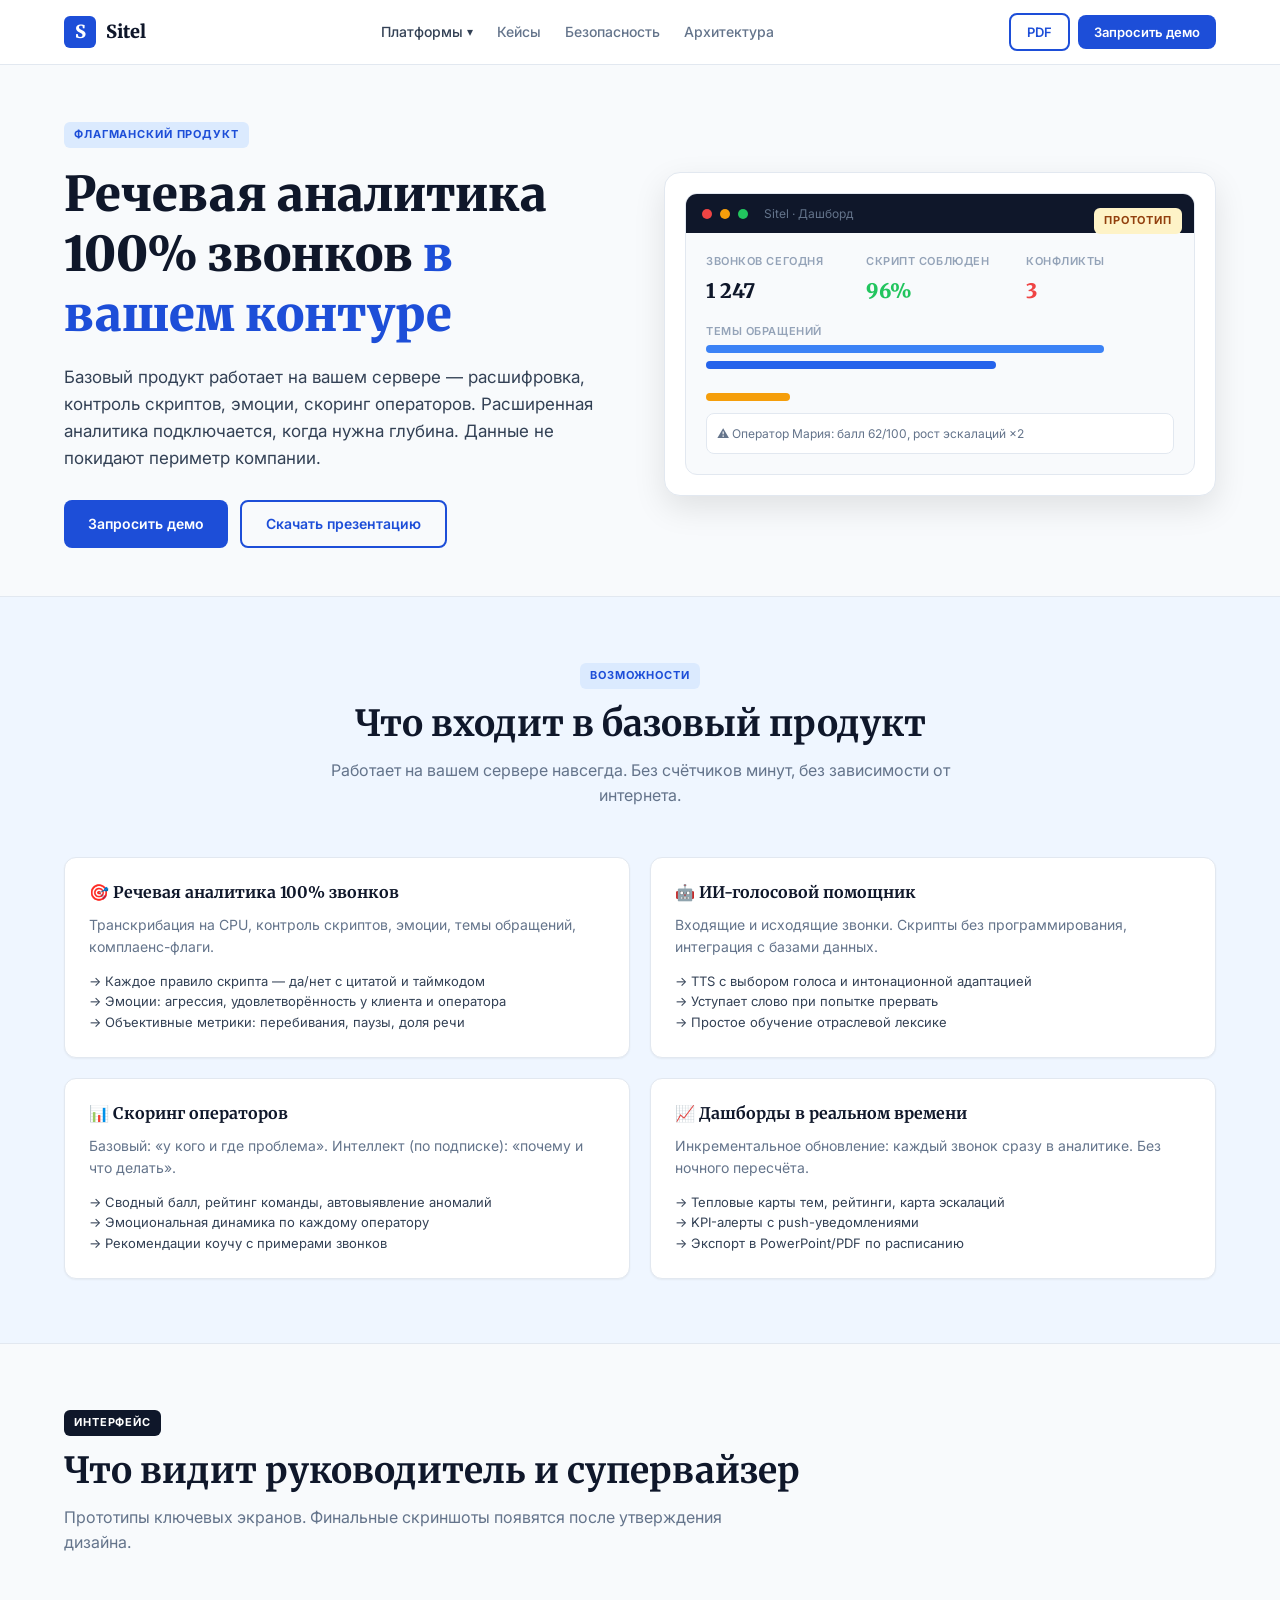
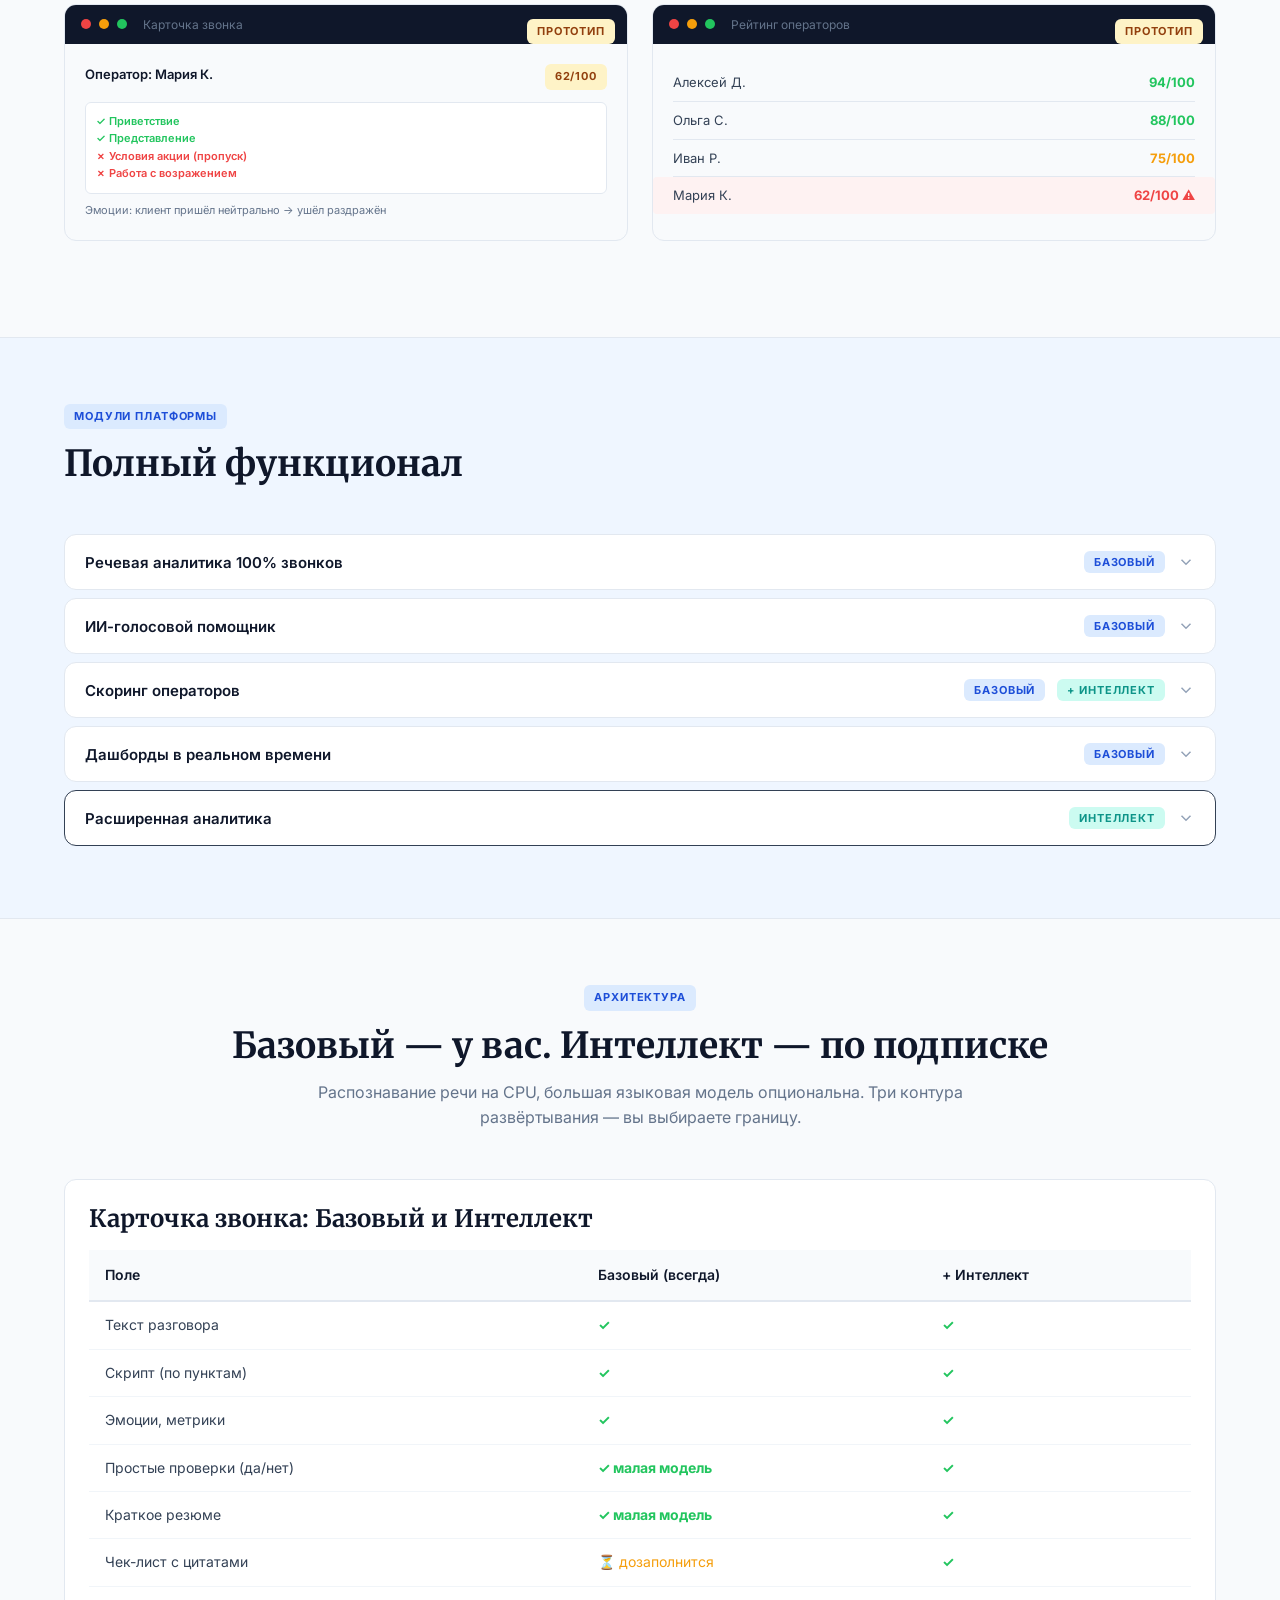
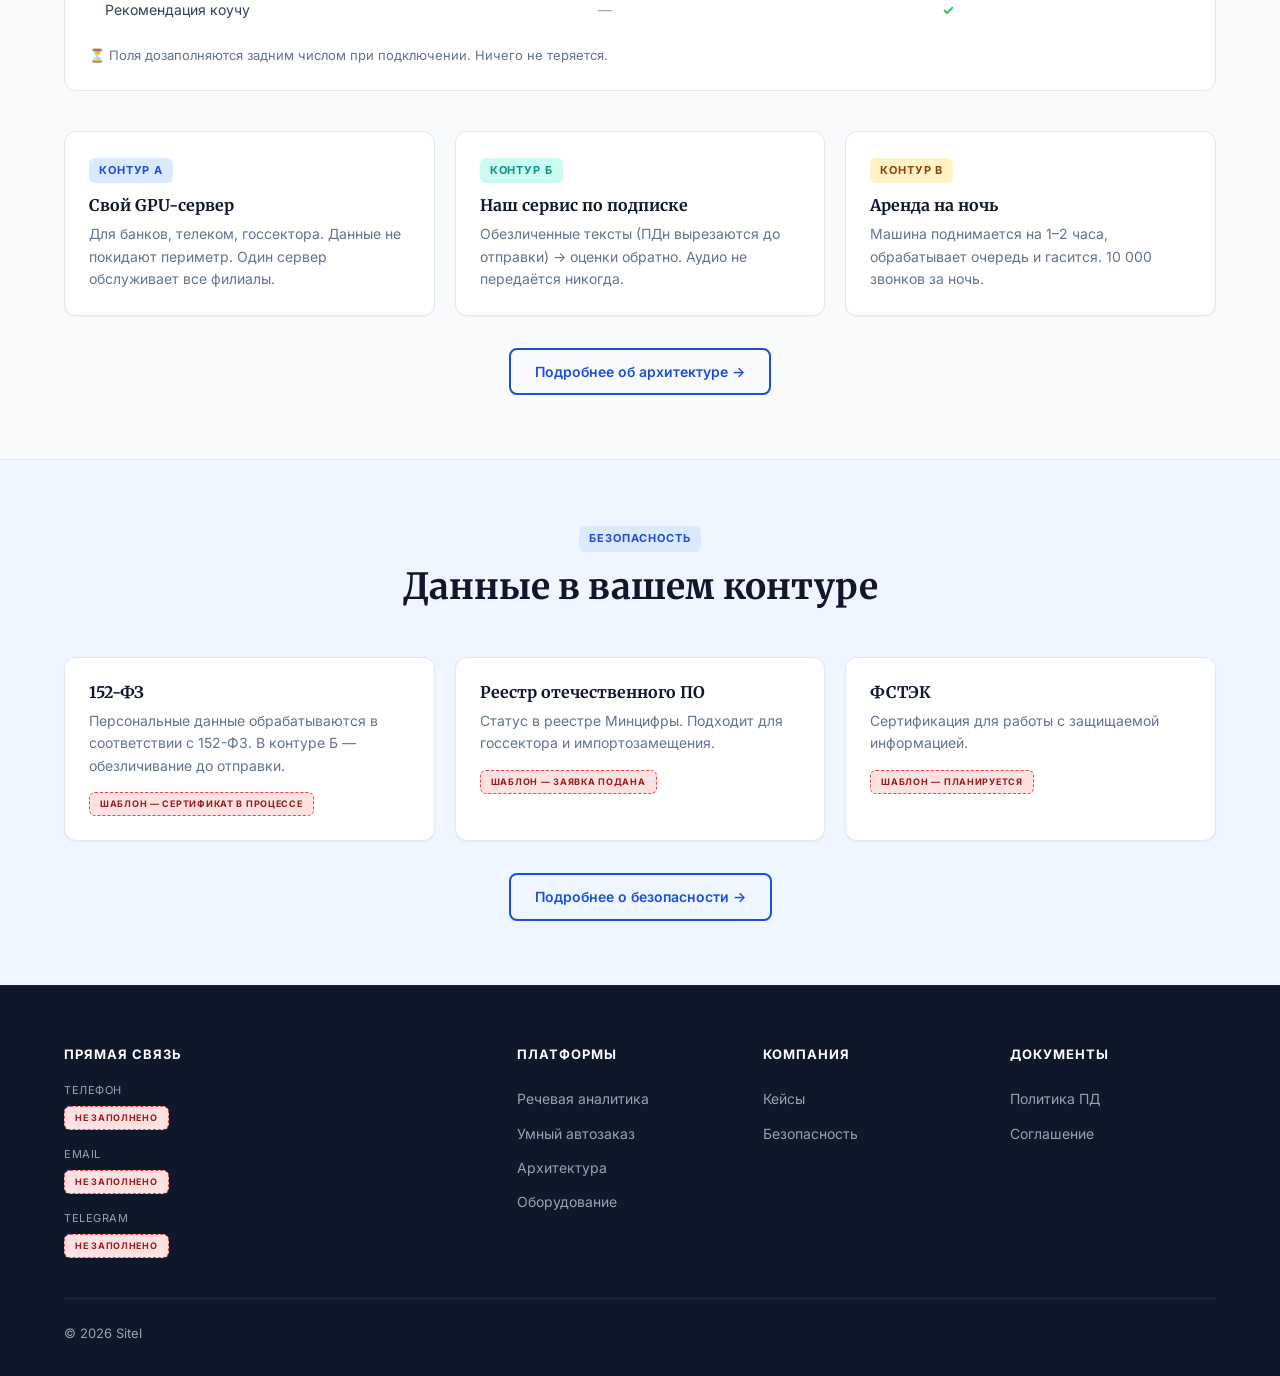
==== index.html @ e12b3272 "full commit" ====
<!DOCTYPE html>
<html lang="ru">
<head>
  <meta charset="UTF-8">
  <meta name="viewport" content="width=device-width, initial-scale=1.0">
  <title>Sitel — Речевая аналитика 100% звонков в вашем контуре</title>
  <meta name="description" content="Речевая аналитика on-premise: расшифровка 100% звонков, контроль скриптов, оценка операторов. Базовый продукт — у вас навсегда. Пилот за 2–4 недели.">
  
  <meta property="og:title" content="Sitel — Речевая аналитика в вашем контуре">
  <meta property="og:description" content="100% звонков под контролем. Данные не покидают ваш контур.">
  <meta property="og:type" content="website">
  <meta property="og:image" content="https://sitel.ru/og-preview.png">
  
  <!-- Шрифты через Google Fonts CDN (как раньше) -->
  <link rel="preconnect" href="https://fonts.googleapis.com">
  <link rel="preconnect" href="https://fonts.gstatic.com" crossorigin>
  <link href="https://fonts.googleapis.com/css2?family=Inter:wght@400;500;600;700;800&family=Merriweather:wght@700;900&display=swap" rel="stylesheet">
  <link rel="stylesheet" href="/css/styles.css">
  <!-- Favicon inline SVG -->
  <link rel="icon" type="image/svg+xml" href="data:image/svg+xml,<svg xmlns='http://www.w3.org/2000/svg' viewBox='0 0 100 100'><rect width='100' height='100' rx='20' fill='%231D4ED8'/><text x='50' y='68' text-anchor='middle' fill='white' font-size='58' font-family='Georgia' font-weight='900'>S</text></svg>">

</head>

<body>

<!-- HEADER -->
<header class="site-header" id="site-header">
  <div class="container header-inner">
    <a href="index.html" class="logo">
      <div class="logo-icon">S</div>
      <span class="logo-text">Sitel</span>
    </a>
    
    <nav class="nav-links">
      <div class="dropdown" id="products-dropdown">
        <button class="dropdown-toggle" onclick="toggleDropdown('products-dropdown')" aria-expanded="false">Платформы</button>
        <div class="dropdown-menu">
          <a href="index.html">Речевая аналитика (флагман)</a>
          <a href="platforms/auto-order.html">Умный автозаказ</a>
          <a href="platforms/docs.html">Документооборот</a>
        </div>
      </div>
      <a href="cases.html">Кейсы</a>
      <a href="security.html">Безопасность</a>
      <a href="architecture.html">Архитектура</a>
    </nav>
    
    <div class="header-actions">
      <a href="downloads/sitel-presentation.pdf" download class="btn btn-outline btn-sm">PDF</a>
      <a href="contact.html" class="btn btn-primary btn-sm">Запросить демо</a>
    </div>
    
    <button class="mobile-toggle" onclick="document.getElementById('mobile-menu').classList.toggle('open')" aria-label="Меню">
      <svg width="24" height="24" viewBox="0 0 24 24" fill="none" stroke="currentColor" stroke-width="2"><line x1="3" y1="6" x2="21" y2="6"/><line x1="3" y1="12" x2="21" y2="12"/><line x1="3" y1="18" x2="21" y2="18"/></svg>
    </button>
  </div>
  
  <div class="mobile-menu" id="mobile-menu">
    <strong style="display:block;padding:12px 0;font-size:13px;color:var(--text-light);text-transform:uppercase;">Платформы</strong>
    <div class="mobile-submenu">
      <a href="index.html" onclick="closeMobile()">Речевая аналитика</a>
      <a href="platforms/auto-order.html" onclick="closeMobile()">Умный автозаказ</a>
      <a href="platforms/docs.html" onclick="closeMobile()">Документооборот</a>
    </div>
    <a href="cases.html" onclick="closeMobile()">Кейсы</a>
    <a href="security.html" onclick="closeMobile()">Безопасность</a>
    <a href="architecture.html" onclick="closeMobile()">Архитектура</a>
    <a href="contact.html" onclick="closeMobile()" style="color:var(--blue-700);font-weight:600;">Запросить демо →</a>
  </div>
</header>

<!-- HERO -->
<section class="hero">
  <div class="container">
    <div class="hero-grid">
      <div>
        <span class="badge badge-blue" style="margin-bottom:16px;">ФЛАГМАНСКИЙ ПРОДУКТ</span>
        <h1>Речевая аналитика 100% звонков <span>в вашем контуре</span></h1>
        <p>Базовый продукт работает на вашем сервере — расшифровка, контроль скриптов, эмоции, скоринг операторов. Расширенная аналитика подключается, когда нужна глубина. Данные не покидают периметр компании.</p>
        <div class="hero-buttons">
          <a href="contact.html" class="btn btn-primary">Запросить демо</a>
          <a href="downloads/sitel-presentation.pdf" download class="btn btn-outline">Скачать презентацию</a>
        </div>
      </div>
      <div class="hero-visual">
        <div class="proto-dashboard">
          <div class="proto-tag"><span class="badge badge-amber">ПРОТОТИП</span></div>
          <div class="proto-header">
            <div class="proto-dot" style="background:#EF4444;"></div>
            <div class="proto-dot" style="background:#F59E0B;"></div>
            <div class="proto-dot" style="background:#22C55E;"></div>
            <span style="color:#64748B;font-size:12px;margin-left:8px;">Sitel · Дашборд</span>
          </div>
          <div class="proto-body">
            <div style="display:grid;grid-template-columns:1fr 1fr 1fr;gap:12px;margin-bottom:16px;">
              <div><div class="proto-label">Звонков сегодня</div><div class="proto-value" style="font-size:1.25rem;">1 247</div></div>
              <div><div class="proto-label">Скрипт соблюден</div><div class="proto-value" style="font-size:1.25rem;color:var(--green-500);">96%</div></div>
              <div><div class="proto-label">Конфликты</div><div class="proto-value" style="font-size:1.25rem;color:var(--red-500);">3</div></div>
            </div>
            <div class="proto-label">Темы обращений</div>
            <div class="proto-bar" style="width:85%;background:var(--blue-500);"></div>
            <div class="proto-bar" style="width:62%;background:var(--blue-600);"></div>
            <div class="proto-bar" style="width:40%;background:var(--teal-500);"></div>
            <div class="proto-bar" style="width:18%;background:var(--amber-500);"></div>
            <div style="margin-top:12px;padding:10px;background:white;border-radius:8px;border:1px solid var(--border);">
              <div style="font-size:12px;color:var(--text-muted);">⚠ Оператор Мария: балл 62/100, рост эскалаций ×2</div>
            </div>
          </div>
        </div>
      </div>
    </div>
  </div>
</section>

<!-- KEY FEATURES -->
<section class="section-blue">
  <div class="container">
    <div style="text-align:center;margin-bottom:48px;">
      <span class="badge badge-blue" style="margin-bottom:12px;">ВОЗМОЖНОСТИ</span>
      <h2>Что входит в базовый продукт</h2>
      <p style="max-width:640px;margin:12px auto 0;color:var(--text-muted);">Работает на вашем сервере навсегда. Без счётчиков минут, без зависимости от интернета.</p>
    </div>
    <div class="features-grid">
      <div class="card">
        <h4 style="margin-bottom:12px;">🎯 Речевая аналитика 100% звонков</h4>
        <p style="font-size:14px;color:var(--text-muted);margin-bottom:12px;">Транскрибация на CPU, контроль скриптов, эмоции, темы обращений, комплаенс-флаги.</p>
        <ul style="list-style:none;font-size:13px;color:var(--text-secondary);">
          <li>→ Каждое правило скрипта — да/нет с цитатой и таймкодом</li>
          <li>→ Эмоции: агрессия, удовлетворённость у клиента и оператора</li>
          <li>→ Объективные метрики: перебивания, паузы, доля речи</li>
        </ul>
      </div>
      <div class="card">
        <h4 style="margin-bottom:12px;">🤖 ИИ-голосовой помощник</h4>
        <p style="font-size:14px;color:var(--text-muted);margin-bottom:12px;">Входящие и исходящие звонки. Скрипты без программирования, интеграция с базами данных.</p>
        <ul style="list-style:none;font-size:13px;color:var(--text-secondary);">
          <li>→ TTS с выбором голоса и интонационной адаптацией</li>
          <li>→ Уступает слово при попытке прервать</li>
          <li>→ Простое обучение отраслевой лексике</li>
        </ul>
      </div>
      <div class="card">
        <h4 style="margin-bottom:12px;">📊 Скоринг операторов</h4>
        <p style="font-size:14px;color:var(--text-muted);margin-bottom:12px;">Базовый: «у кого и где проблема». Интеллект (по подписке): «почему и что делать».</p>
        <ul style="list-style:none;font-size:13px;color:var(--text-secondary);">
          <li>→ Сводный балл, рейтинг команды, автовыявление аномалий</li>
          <li>→ Эмоциональная динамика по каждому оператору</li>
          <li>→ Рекомендации коучу с примерами звонков</li>
        </ul>
      </div>
      <div class="card">
        <h4 style="margin-bottom:12px;">📈 Дашборды в реальном времени</h4>
        <p style="font-size:14px;color:var(--text-muted);margin-bottom:12px;">Инкрементальное обновление: каждый звонок сразу в аналитике. Без ночного пересчёта.</p>
        <ul style="list-style:none;font-size:13px;color:var(--text-secondary);">
          <li>→ Тепловые карты тем, рейтинги, карта эскалаций</li>
          <li>→ KPI-алерты с push-уведомлениями</li>
          <li>→ Экспорт в PowerPoint/PDF по расписанию</li>
        </ul>
      </div>
    </div>
  </div>
</section>

<!-- PRODUCT PROTOTYPES -->
<section>
  <div class="container">
    <div style="margin-bottom:48px;">
      <span class="badge badge-dark" style="margin-bottom:12px;">ИНТЕРФЕЙС</span>
      <h2 style="margin-bottom:12px;">Что видит руководитель и супервайзер</h2>
      <p style="max-width:720px;color:var(--text-muted);">Прототипы ключевых экранов. Финальные скриншоты появятся после утверждения дизайна.</p>
    </div>

    <div style="display:grid;grid-template-columns:1fr 1fr;gap:24px;margin-bottom:32px;">
      <div class="proto-dashboard">
        <div class="proto-tag"><span class="badge badge-amber">ПРОТОТИП</span></div>
        <div class="proto-header">
          <div class="proto-dot" style="background:#EF4444;"></div>
          <div class="proto-dot" style="background:#F59E0B;"></div>
          <div class="proto-dot" style="background:#22C55E;"></div>
          <span style="color:#64748B;font-size:12px;margin-left:8px;">Карточка звонка</span>
        </div>
        <div class="proto-body" style="font-size:13px;">
          <div style="display:flex;justify-content:space-between;margin-bottom:12px;">
            <span style="font-weight:600;color:var(--text-primary);">Оператор: Мария К.</span>
            <span class="badge badge-amber">62/100</span>
          </div>
          <div style="background:white;padding:10px;border-radius:6px;border:1px solid var(--border);margin-bottom:8px;">
            <div style="color:var(--green-500);font-size:11px;font-weight:600;">✓ Приветствие</div>
            <div style="color:var(--green-500);font-size:11px;font-weight:600;">✓ Представление</div>
            <div style="color:var(--red-500);font-size:11px;font-weight:600;">✗ Условия акции (пропуск)</div>
            <div style="color:var(--red-500);font-size:11px;font-weight:600;">✗ Работа с возражением</div>
          </div>
          <div style="font-size:11px;color:var(--text-muted);">Эмоции: клиент пришёл нейтрально → ушёл раздражён</div>
        </div>
      </div>
      <div class="proto-dashboard">
        <div class="proto-tag"><span class="badge badge-amber">ПРОТОТИП</span></div>
        <div class="proto-header">
          <div class="proto-dot" style="background:#EF4444;"></div>
          <div class="proto-dot" style="background:#F59E0B;"></div>
          <div class="proto-dot" style="background:#22C55E;"></div>
          <span style="color:#64748B;font-size:12px;margin-left:8px;">Рейтинг операторов</span>
        </div>
        <div class="proto-body" style="font-size:13px;">
          <div style="display:flex;justify-content:space-between;padding:8px 0;border-bottom:1px solid var(--border);">
            <span>Алексей Д.</span><span style="color:var(--green-500);font-weight:700;">94/100</span>
          </div>
          <div style="display:flex;justify-content:space-between;padding:8px 0;border-bottom:1px solid var(--border);">
            <span>Ольга С.</span><span style="color:var(--green-500);font-weight:700;">88/100</span>
          </div>
          <div style="display:flex;justify-content:space-between;padding:8px 0;border-bottom:1px solid var(--border);">
            <span>Иван Р.</span><span style="color:var(--amber-500);font-weight:700;">75/100</span>
          </div>
          <div style="display:flex;justify-content:space-between;padding:8px 0;background:#FEF2F2;margin:0 -20px;padding:8px 20px;border-radius:4px;">
            <span>Мария К.</span><span style="color:var(--red-500);font-weight:700;">62/100 ⚠</span>
          </div>
        </div>
      </div>
    </div>


  </div>
</section>

<!-- MODULES ACCORDION -->
<section class="section-blue">
  <div class="container">
    <div style="margin-bottom:48px;">
      <span class="badge badge-blue" style="margin-bottom:12px;">МОДУЛИ ПЛАТФОРМЫ</span>
      <h2>Полный функционал</h2>
    </div>

    <div class="accordion-item">
      <button class="accordion-btn" onclick="toggleAccordion(this)" aria-expanded="false">
        <span class="title">Речевая аналитика 100% звонков</span>
        <span class="badge badge-blue">БАЗОВЫЙ</span>
        <svg class="arrow" width="18" height="18" viewBox="0 0 24 24" fill="none" stroke="currentColor" stroke-width="2"><polyline points="6 9 12 15 18 9"/></svg>
      </button>
      <div class="accordion-content"><div class="accordion-body"><ul>
        <li>Транскрибация 100% разговоров на CPU</li>
        <li>Контроль скриптов: каждое правило — да/нет с цитатой и таймкодом</li>
        <li>Эмоции: агрессия, удовлетворённость — у клиента и оператора</li>
        <li>Перебивания, паузы, темп, доля речи оператора</li>
        <li>Флаги комплаенса: запрещённые фразы, дисклеймеры</li>
        <li>Темы обращений: что растёт, что появилось впервые</li>
      </ul></div></div>
    </div>

    <div class="accordion-item">
      <button class="accordion-btn" onclick="toggleAccordion(this)" aria-expanded="false">
        <span class="title">ИИ-голосовой помощник</span>
        <span class="badge badge-blue">БАЗОВЫЙ</span>
        <svg class="arrow" width="18" height="18" viewBox="0 0 24 24" fill="none" stroke="currentColor" stroke-width="2"><polyline points="6 9 12 15 18 9"/></svg>
      </button>
      <div class="accordion-content"><div class="accordion-body"><ul>
        <li>Входящие и исходящие звонки</li>
        <li>Создание скриптов без программирования</li>
        <li>Лёгкая интеграция с существующими базами данных</li>
        <li>Простое обучение отраслевой лексике</li>
        <li>TTS с выбором голоса и интонационной адаптацией</li>
        <li>Уступает слово при попытке прервать</li>
      </ul></div></div>
    </div>

    <div class="accordion-item">
      <button class="accordion-btn" onclick="toggleAccordion(this)" aria-expanded="false">
        <span class="title">Скоринг операторов</span>
        <span class="badge badge-blue">БАЗОВЫЙ</span>
        <span class="badge badge-teal">+ ИНТЕЛЛЕКТ</span>
        <svg class="arrow" width="18" height="18" viewBox="0 0 24 24" fill="none" stroke="currentColor" stroke-width="2"><polyline points="6 9 12 15 18 9"/></svg>
      </button>
      <div class="accordion-content"><div class="accordion-body">
        <p style="font-size:14px;margin-bottom:12px;color:var(--text-secondary);">Базовый: <strong>«у кого и где»</strong>. Интеллект: <strong style="color:var(--teal-600);">«почему и что делать»</strong>.</p>
        <div style="display:grid;grid-template-columns:1fr 1fr;gap:12px;margin-bottom:12px;">
          <div style="padding:12px;background:var(--bg);border-radius:8px;">
            <div style="font-size:12px;font-weight:700;color:var(--blue-700);margin-bottom:8px;">БАЗОВЫЙ (ВСЕГДА)</div>
            <div style="font-size:13px;">✓ Скрипт по каждому звонку<br>✓ Перебивания, паузы, доля речи<br>✓ Эмоциональная динамика<br>✓ Сводный балл, рейтинг<br>✓ Автовыявление аномалий</div>
          </div>
          <div style="padding:12px;background:var(--teal-100);border-radius:8px;">
            <div style="font-size:12px;font-weight:700;color:var(--teal-600);margin-bottom:8px;">ИНТЕЛЛЕКТ (ПО ПОДПИСКЕ)</div>
            <div style="font-size:13px;">✓ Чек-лист с цитатами<br>✓ Паттерны ошибок<br>✓ Рекомендации коучу<br>✓ Плейбук лучших<br>✓ Прогноз оттока</div>
          </div>
        </div>
        <div style="padding:12px;background:var(--bg);border-radius:8px;font-size:13px;"><strong>Пример:</strong> «Мария: 62/100; в возражениях о цене не выявляет потребность — 14 из 17. Рекомендация: тренинг, 5 эталонных звонков приложены».</div>
      </div></div>
    </div>

    <div class="accordion-item">
      <button class="accordion-btn" onclick="toggleAccordion(this)" aria-expanded="false">
        <span class="title">Дашборды в реальном времени</span>
        <span class="badge badge-blue">БАЗОВЫЙ</span>
        <svg class="arrow" width="18" height="18" viewBox="0 0 24 24" fill="none" stroke="currentColor" stroke-width="2"><polyline points="6 9 12 15 18 9"/></svg>
      </button>
      <div class="accordion-content"><div class="accordion-body"><ul>
        <li>Инкрементально: каждый звонок сразу в аналитике</li>
        <li>Тепловые карты тем, рейтинги, карта эскалаций</li>
        <li>KPI-алерты с push-уведомлениями</li>
        <li>Экспорт в PowerPoint/PDF по расписанию</li>
      </ul></div></div>
    </div>

    <div class="accordion-item" style="border-color:var(--teal-500);">
      <button class="accordion-btn" onclick="toggleAccordion(this)" aria-expanded="false">
        <span class="title">Расширенная аналитика</span>
        <span class="badge badge-teal">ИНТЕЛЛЕКТ</span>
        <svg class="arrow" width="18" height="18" viewBox="0 0 24 24" fill="none" stroke="currentColor" stroke-width="2"><polyline points="6 9 12 15 18 9"/></svg>
      </button>
      <div class="accordion-content"><div class="accordion-body">
        <p style="font-size:14px;margin-bottom:12px;">Большая языковая модель (32+ млрд параметров). Объясняет причины, даёт рекомендации, прогнозирует поведение клиентов.</p>
        <ul>
          <li>Полный чек-лист с цитатами-обоснованиями</li>
          <li>Паттерны проблем по сотням звонков</li>
          <li>Еженедельные дайджесты для руководства</li>
          <li>Прогноз оттока клиентов</li>
          <li><strong>Самообучение бота:</strong> лучшие ответы → навыки</li>
        </ul>
        <div style="margin-top:12px;padding:12px;background:var(--teal-100);border-radius:8px;font-size:13px;"><strong style="color:var(--teal-600);">Важно:</strong> отключение подписки не приводит к потере данных.</div>
      </div></div>
    </div>
  </div>
</section>

<!-- ARCHITECTURE PREVIEW -->
<section>
  <div class="container">
    <div style="text-align:center;margin-bottom:48px;">
      <span class="badge badge-blue" style="margin-bottom:12px;">АРХИТЕКТУРА</span>
      <h2>Базовый — у вас. Интеллект — по подписке</h2>
      <p style="max-width:720px;margin:12px auto 0;color:var(--text-muted);">Распознавание речи на CPU, большая языковая модель опциональна. Три контура развёртывания — вы выбираете границу.</p>
    </div>

    <div class="card-flat" style="margin-bottom:40px;overflow-x:auto;">
      <h3 style="margin-bottom:16px;">Карточка звонка: Базовый и Интеллект</h3>
      <table class="compare-table">
        <thead><tr><th>Поле</th><th>Базовый (всегда)</th><th>+ Интеллект</th></tr></thead>
        <tbody>
          <tr><td>Текст разговора</td><td class="check">✓</td><td class="check">✓</td></tr>
          <tr><td>Скрипт (по пунктам)</td><td class="check">✓</td><td class="check">✓</td></tr>
          <tr><td>Эмоции, метрики</td><td class="check">✓</td><td class="check">✓</td></tr>
          <tr><td>Простые проверки (да/нет)</td><td class="check">✓ малая модель</td><td class="check">✓</td></tr>
          <tr><td>Краткое резюме</td><td class="check">✓ малая модель</td><td class="check">✓</td></tr>
          <tr><td>Чек-лист с цитатами</td><td class="pending">⏳ дозаполнится</td><td class="check">✓</td></tr>
          <tr><td>Рекомендация коучу</td><td class="dash">—</td><td class="check">✓</td></tr>
        </tbody>
      </table>
      <p style="font-size:13px;color:var(--text-muted);margin-top:12px;">⏳ Поля дозаполняются задним числом при подключении. Ничего не теряется.</p>
    </div>

    <div style="display:grid;grid-template-columns:repeat(3,1fr);gap:20px;">
      <div class="card">
        <span class="badge badge-blue" style="margin-bottom:12px;">КОНТУР А</span>
        <h4 style="margin-bottom:8px;">Свой GPU-сервер</h4>
        <p style="font-size:14px;color:var(--text-muted);">Для банков, телеком, госсектора. Данные не покидают периметр. Один сервер обслуживает все филиалы.</p>
      </div>
      <div class="card">
        <span class="badge badge-teal" style="margin-bottom:12px;">КОНТУР Б</span>
        <h4 style="margin-bottom:8px;">Наш сервис по подписке</h4>
        <p style="font-size:14px;color:var(--text-muted);">Обезличенные тексты (ПДн вырезаются до отправки) → оценки обратно. Аудио не передаётся никогда.</p>
      </div>
      <div class="card">
        <span class="badge badge-amber" style="margin-bottom:12px;">КОНТУР В</span>
        <h4 style="margin-bottom:8px;">Аренда на ночь</h4>
        <p style="font-size:14px;color:var(--text-muted);">Машина поднимается на 1–2 часа, обрабатывает очередь и гасится. 10 000 звонков за ночь.</p>
      </div>
    </div>

    <div style="text-align:center;margin-top:32px;">
      <a href="architecture.html" class="btn btn-outline">Подробнее об архитектуре →</a>
    </div>
  </div>
</section>

<!-- SECURITY PREVIEW -->
<section class="section-blue">
  <div class="container">
    <div style="text-align:center;margin-bottom:48px;">
      <span class="badge badge-blue" style="margin-bottom:12px;">БЕЗОПАСНОСТЬ</span>
      <h2>Данные в вашем контуре</h2>
    </div>
    <div class="security-grid">
      <div class="card">
        <h4 style="margin-bottom:8px;">152-ФЗ</h4>
        <p style="font-size:14px;color:var(--text-muted);margin-bottom:12px;">Персональные данные обрабатываются в соответствии с 152-ФЗ. В контуре Б — обезличивание до отправки.</p>
        <span class="badge badge-template">ШАБЛОН — СЕРТИФИКАТ В ПРОЦЕССЕ</span>
      </div>
      <div class="card">
        <h4 style="margin-bottom:8px;">Реестр отечественного ПО</h4>
        <p style="font-size:14px;color:var(--text-muted);margin-bottom:12px;">Статус в реестре Минцифры. Подходит для госсектора и импортозамещения.</p>
        <span class="badge badge-template">ШАБЛОН — ЗАЯВКА ПОДАНА</span>
      </div>
      <div class="card">
        <h4 style="margin-bottom:8px;">ФСТЭК</h4>
        <p style="font-size:14px;color:var(--text-muted);margin-bottom:12px;">Сертификация для работы с защищаемой информацией.</p>
        <span class="badge badge-template">ШАБЛОН — ПЛАНИРУЕТСЯ</span>
      </div>
    </div>
    <div style="text-align:center;margin-top:32px;">
      <a href="security.html" class="btn btn-outline">Подробнее о безопасности →</a>
    </div>
  </div>
</section>


<!-- FOOTER -->
<footer class="site-footer">
  <div class="container">
    <div class="footer-top-grid">
      
      <!-- Колонка 1: Контакты -->
      <div class="footer-info-block">
        <h4>ПРЯМАЯ СВЯЗЬ</h4>
        <div class="contact-item">
          <span class="contact-label">Телефон</span>
          <span class="contact-value"><span class="badge badge-template">НЕ ЗАПОЛНЕНО</span></span>
        </div>
        <div class="contact-item">
          <span class="contact-label">Email</span>
          <span class="contact-value"><span class="badge badge-template">НЕ ЗАПОЛНЕНО</span></span>
        </div>
        <div class="contact-item">
          <span class="contact-label">Telegram</span>
          <span class="contact-value"><span class="badge badge-template">НЕ ЗАПОЛНЕНО</span></span>
        </div>
      </div>
      
      <!-- Колонка 2: Платформы -->
      <div class="footer-info-block">
        <h4>ПЛАТФОРМЫ</h4>
        <a href="index.html">Речевая аналитика</a>
        <a href="platforms/auto-order.html">Умный автозаказ</a>
        <a href="architecture.html">Архитектура</a>
        <a href="platforms/auto-order.html">Оборудование</a>
      </div>

      <!-- Колонка 3: Компания -->
      <div class="footer-info-block">
        <h4>КОМПАНИЯ</h4>
        <a href="cases.html">Кейсы</a>
        <a href="security.html">Безопасность</a>
      </div>

      <!-- Колонка 4: Документы -->
      <div class="footer-info-block">
        <h4>ДОКУМЕНТЫ</h4>
        <a href="privacy.html">Политика ПД</a>
        <a href="#">Соглашение</a>
      </div>

    </div>
    
    <div class="footer-bottom">
      <div style="display:flex;align-items:center;gap:4px;">
        <span>© 2026 Sitel</span>
      </div>
    </div>
  </div>
</footer>

<script>
// Header scroll
const header = document.getElementById('site-header');
window.addEventListener('scroll', () => {
  header.classList.toggle('scrolled', window.scrollY > 20);
}, { passive: true });

// Mobile menu
function closeMobile() { 
  document.getElementById('mobile-menu').classList.remove('open'); 
}

// Dropdown
function toggleDropdown(id) {
  const dropdown = document.getElementById(id);
  if (!dropdown) return;
  dropdown.classList.toggle('open');
}

document.addEventListener('click', (e) => {
  document.querySelectorAll('.dropdown.open').forEach(d => {
    if (!d.contains(e.target)) d.classList.remove('open');
  });
});

// Accordion
function toggleAccordion(btn) {
  const content = btn.nextElementSibling;
  const arrow = btn.querySelector('.arrow');
  if (!content || !arrow) return;
  const isOpen = content.classList.contains('open');
  document.querySelectorAll('.accordion-content').forEach(c => c.classList.remove('open'));
  document.querySelectorAll('.arrow').forEach(a => a.classList.remove('open'));
  btn.setAttribute('aria-expanded', !isOpen);
  if (!isOpen) { content.classList.add('open'); arrow.classList.add('open'); }
}

// Smooth scroll
document.querySelectorAll('a[href^="#"]').forEach(a => {
  a.addEventListener('click', function(e) {
    const href = this.getAttribute('href');
    if (href === '#' || this.getAttribute('onclick')) return;
    const target = document.querySelector(href);
    if (target) { 
      e.preventDefault(); 
      window.scrollTo({ top: target.getBoundingClientRect().top + window.pageYOffset - 80, behavior: 'smooth' }); 
      closeMobile(); 
    }
  });
});
</script>
</body>
</html>
---- css/styles.css ----
/* =========================================
   1. БАЗОВЫЕ НАСТРОЙКИ И ПЕРЕМЕННЫЕ
   ========================================= */
*, *::before, *::after { 
  box-sizing: border-box; 
  margin: 0; 
  padding: 0; 
}

:root {
  --bg: #F8FAFC;
  --bg-white: #FFFFFF;
  --bg-blue: #EFF6FF;
  --bg-dark: #0F172A;
  --bg-card-dark: rgba(30, 41, 59, 0.6);
  
  --text-primary: #0F172A;
  --text-secondary: #334155;
  --text-muted: #64748B;
  --text-light: #94A3B8;
  
  --blue-900: #1E3A5F;
  --blue-700: #1D4ED8;
  --blue-600: #2563EB;
  --blue-500: #3B82F6;
  --blue-100: #DBEAFE;
  --blue-50: #EFF6FF;
  
  --teal-600: #0D9488;
  --teal-100: #CCFBF1;
  
  --border: #E2E8F0;
  --border-light: #F1F5F9;
  
  --red-500: #EF4444;
  --green-500: #22C55E;
  --amber-500: #F59E0B;
  
  --shadow-sm: 0 1px 2px rgba(0,0,0,.05);
  --shadow-md: 0 4px 12px rgba(0,0,0,.08);
  --shadow-lg: 0 12px 32px rgba(0,0,0,.1);
  
  --radius: 12px;
  --radius-lg: 16px;
}

body { 
  font-family: 'Inter', -apple-system, BlinkMacSystemFont, sans-serif; 
  background: var(--bg); 
  color: var(--text-secondary); 
  font-size: 16px; 
  line-height: 1.6; 
  -webkit-font-smoothing: antialiased; 
}

h1, h2, h3, h4 { 
  font-family: 'Merriweather', 'Georgia', serif; 
  color: var(--text-primary); 
  line-height: 1.25; 
}
h1 { font-size: clamp(1.875rem, 4vw, 3rem); font-weight: 900; }
h2 { font-size: clamp(1.5rem, 3vw, 2.25rem); font-weight: 700; }
h3 { font-size: clamp(1.125rem, 2vw, 1.5rem); font-weight: 700; }
h4 { font-size: 1rem; font-weight: 700; }

.container { 
  max-width: 1200px; 
  margin: 0 auto; 
  padding: 0 24px; 
}

/* =========================================
   2. УТИЛИТЫ, КНОПКИ И БЭДЖИ
   ========================================= */
.btn { 
  display: inline-flex; 
  align-items: center; 
  justify-content: center; 
  gap: 6px; 
  font-family: 'Inter', sans-serif; 
  font-weight: 600; 
  font-size: 14px; 
  padding: 12px 24px; 
  border-radius: 8px; 
  border: none; 
  cursor: pointer; 
  transition: all .2s ease; 
  text-decoration: none; 
  line-height: 1.4; 
  white-space: nowrap; 
}
.btn-primary { background: var(--blue-700); color: #fff; }
.btn-primary:hover { background: var(--blue-900); transform: translateY(-1px); box-shadow: var(--shadow-md); }
.btn-outline { background: transparent; color: var(--blue-700); border: 2px solid var(--blue-700); }
.btn-outline:hover { background: var(--blue-50); }
.btn-sm { padding: 8px 16px; font-size: 13px; }
.btn-block { width: 100%; }

.badge { 
  display: inline-block; 
  font-family: 'Inter', sans-serif; 
  font-size: 11px; 
  font-weight: 700; 
  letter-spacing: .08em; 
  text-transform: uppercase; 
  padding: 4px 10px; 
  border-radius: 6px; 
}
.badge-blue { background: var(--blue-100); color: var(--blue-700); }
.badge-teal { background: var(--teal-100); color: var(--teal-600); }
.badge-dark { background: var(--bg-dark); color: #fff; }
.badge-amber { background: #FEF3C7; color: #92400E; }
.badge-template { background: #FEE2E2; color: #991B1B; border: 1px dashed #EF4444; font-size: 9px; }

.placeholder-tag { 
  display: inline-block; 
  background: #FEE2E2; color: #991B1B; 
  border: 1px dashed #EF4444; font-size: 10px; font-weight: 700; 
  letter-spacing: 0.08em; text-transform: uppercase; 
  padding: 4px 10px; border-radius: 20px; white-space: nowrap; flex-shrink: 0; 
}

.card { 
  background: var(--bg-white); 
  border: 1px solid var(--border); 
  border-radius: var(--radius); 
  padding: 24px; 
  box-shadow: var(--shadow-sm); 
  transition: box-shadow .2s ease, transform .2s ease; 
}
.card:hover { box-shadow: var(--shadow-md); transform: translateY(-2px); }
.card-flat { background: var(--bg-white); border: 1px solid var(--border); border-radius: var(--radius); padding: 24px; }

section { padding: 64px 0; }
section + section { border-top: 1px solid var(--border); }
.section-blue { background: var(--blue-50); }

/* =========================================
   3. ШАПКА (HEADER)
   ========================================= */
.site-header { 
  position: fixed; top: 0; left: 0; right: 0; z-index: 100; 
  background: rgba(255,255,255,.95); 
  backdrop-filter: blur(12px); 
  -webkit-backdrop-filter: blur(12px); 
  border-bottom: 1px solid var(--border); 
}
.header-inner { display: flex; align-items: center; justify-content: space-between; height: 64px; gap: 24px; }
.logo { display: flex; align-items: center; gap: 10px; text-decoration: none; flex-shrink: 0; }
.logo-icon { 
  width: 32px; height: 32px; background: var(--blue-700); border-radius: 6px; 
  display: flex; align-items: center; justify-content: center; 
  color: #fff; font-weight: 900; font-size: 18px; font-family: 'Merriweather', serif; 
}
.logo-text { font-family: 'Merriweather', serif; font-weight: 900; font-size: 18px; color: var(--text-primary); }

.nav-links { display: flex; gap: 24px; align-items: center; }
.nav-links a { color: var(--text-muted); text-decoration: none; font-size: 14px; font-weight: 500; }
.nav-links a:hover { color: var(--blue-700); }

.dropdown { position: relative; }
.dropdown-toggle { cursor: pointer; display: flex; align-items: center; gap: 4px; background: none; border: none; font: inherit; color: inherit; font-size: 14px; font-weight: 500; }
.dropdown-toggle::after { content: '▾'; font-size: 12px; }
.dropdown-menu { 
  position: absolute; top: calc(100% + 8px); left: 0; background: #fff; 
  border: 1px solid var(--border); border-radius: 8px; box-shadow: var(--shadow-lg); 
  padding: 8px 0; min-width: 240px; opacity: 0; visibility: hidden; 
  transform: translateY(-8px); transition: all .2s ease; 
}
.dropdown.open .dropdown-menu { opacity: 1; visibility: visible; transform: translateY(0); }
.dropdown-menu a { display: block; padding: 10px 16px; color: var(--text-secondary); text-decoration: none; font-size: 14px; }
.dropdown-menu a:hover { background: var(--bg); color: var(--blue-700); }

.header-actions { display: flex; gap: 8px; align-items: center; flex-shrink: 0; }
.mobile-toggle { display: none; background: none; border: none; cursor: pointer; padding: 8px; }
.mobile-menu { display: none; position: absolute; top: 64px; left: 0; right: 0; background: #fff; border-bottom: 1px solid var(--border); padding: 16px 24px; box-shadow: var(--shadow-md); }
.mobile-menu.open { display: block; }
.mobile-menu a { display: block; padding: 12px 0; color: var(--text-secondary); text-decoration: none; font-weight: 500; border-bottom: 1px solid var(--border-light); }
.mobile-menu a:last-child { border-bottom: none; }
.mobile-submenu { padding-left: 16px; }
.mobile-submenu a { font-size: 14px; color: var(--text-muted); padding: 8px 0; }

/* =========================================
   4. HERO СЕКЦИИ
   ========================================= */
.hero { padding: 120px 0 48px; border: none; }
.hero-grid { display: grid; grid-template-columns: 1fr 1fr; gap: 48px; align-items: center; }
.hero h1 { margin-bottom: 20px; }
.hero h1 span { color: var(--blue-700); }
.hero p { font-size: 17px; color: var(--text-secondary); margin-bottom: 28px; max-width: 540px; }
.hero-buttons { display: flex; gap: 12px; flex-wrap: wrap; }
.hero-visual { background: var(--bg-white); border: 1px solid var(--border); border-radius: var(--radius-lg); padding: 20px; box-shadow: var(--shadow-lg); }
.proto-dashboard { background: var(--bg); border: 1px solid var(--border); border-radius: var(--radius); overflow: hidden; position: relative; }
.proto-header { background: var(--bg-dark); padding: 10px 16px; display: flex; align-items: center; gap: 8px; }
.proto-dot { width: 10px; height: 10px; border-radius: 50%; }
.proto-body { padding: 20px; }
.proto-bar { height: 8px; border-radius: 4px; margin-bottom: 8px; }
.proto-label { font-size: 11px; color: var(--text-light); text-transform: uppercase; letter-spacing: .05em; margin-bottom: 4px; font-weight: 600; }
.proto-value { font-family: 'Merriweather', serif; font-size: 1.5rem; font-weight: 900; color: var(--text-primary); }
.proto-tag { position: absolute; top: 12px; right: 12px; }

.page-hero { padding: 120px 0 48px; background: linear-gradient(180deg, #EFF6FF 0%, #F8FAFC 100%); border-bottom: 1px solid #E2E8F0; border-top: 1px solid var(--border); }
.page-hero h1 { margin-bottom: 16px; }
.page-hero p { font-size: 17px; color: var(--text-secondary); max-width: 720px; }
.back-link { display: inline-flex; align-items: center; gap: 6px; color: var(--blue-700); font-size: 14px; text-decoration: none; margin-bottom: 16px; font-weight: 500; }
.back-link:hover { text-decoration: underline; }

/* =========================================
   5. УНИКАЛЬНЫЕ БЛОКИ (Grid, Tables, Cases)
   ========================================= */
.features-grid { display: grid; grid-template-columns: repeat(2, 1fr); gap: 20px; }
.security-grid { display: grid; grid-template-columns: repeat(3, 1fr); gap: 20px; }

/* Таблицы */
.compare-table, .spec-table { width: 100%; border-collapse: collapse; font-size: 14px; }
.compare-table th, .spec-table th { text-align: left; padding: 14px 16px; background: var(--bg); font-weight: 600; color: var(--text-primary); border-bottom: 2px solid var(--border); }
.compare-table td, .spec-table td { padding: 12px 16px; border-bottom: 1px solid var(--border-light); color: var(--text-secondary); vertical-align: top; }
.compare-table tr:last-child td, .spec-table tr:last-child td { border-bottom: none; }
.compare-table .check, .spec-table .check { color: var(--green-500); font-weight: 700; }
.compare-table .pending { color: var(--amber-500); }
.compare-table .dash, .spec-table .dash { color: var(--text-light); }
.spec-table th { width: 200px; }

/* Legal Box (Security / Contacts) */
.legal-box { background: var(--bg); border: 1px solid var(--border); border-radius: 8px; padding: 16px; margin-top: 8px; }
.legal-box .row { display: flex; justify-content: space-between; padding: 8px 0; font-size: 13px; border-bottom: 1px solid var(--border-light); }
.legal-box .row:last-child { border-bottom: none; }
.legal-box .label { color: var(--text-muted); }
.legal-box .value { color: var(--text-secondary); font-weight: 500; }

/* Cases */
.case-card-large { background: white; border: 1px solid #E2E8F0; border-radius: 16px; padding: 32px; margin-bottom: 24px; display: grid; grid-template-columns: 1fr 1fr; gap: 32px; align-items: start; transition: box-shadow 0.2s ease, transform 0.2s ease; }
.case-card-large:hover { box-shadow: var(--shadow-md); transform: translateY(-2px); }
.case-meta { font-size: 13px; color: var(--text-muted); margin-bottom: 12px; }
.case-problem { background: #F1F5F9; padding: 16px; border-radius: 8px; margin-bottom: 16px; font-size: 14px; }
.case-metrics-grid { display: grid; grid-template-columns: 1fr 1fr; gap: 16px; }
.case-metric-box { background: #EFF6FF; border-radius: 12px; padding: 20px; text-align: center; transition: transform 0.2s ease; }
.case-metric-box:hover { transform: scale(1.05); }
.case-metric-box .value { font-family: 'Merriweather', serif; font-size: 2.5rem; font-weight: 900; color: var(--blue-700); line-height: 1; margin-bottom: 6px; }
.case-metric-box .label { font-size: 12px; color: var(--text-muted); text-transform: uppercase; letter-spacing: 0.05em; font-weight: 600; }

/* Accordion */
.accordion-item { border: 1px solid var(--border); border-radius: var(--radius); margin-bottom: 8px; background: var(--bg-white); overflow: hidden; }
.accordion-btn { width: 100%; display: flex; align-items: center; gap: 12px; padding: 16px 20px; background: none; border: none; cursor: pointer; text-align: left; font-family: 'Inter', sans-serif; }
.accordion-btn:hover { background: var(--bg); }
.accordion-btn .title { font-weight: 600; font-size: 15px; color: var(--text-primary); flex: 1; }
.accordion-btn .arrow { transition: transform .3s; color: var(--text-light); flex-shrink: 0; }
.accordion-btn .arrow.open { transform: rotate(180deg); }
.accordion-content { max-height: 0; overflow: hidden; transition: max-height .4s ease; }
.accordion-content.open { max-height: 1200px; }
.accordion-body { padding: 0 20px 20px 52px; }
.accordion-body ul { list-style: none; padding: 0; }
.accordion-body li { padding: 6px 0; font-size: 14px; color: var(--text-secondary); display: flex; gap: 8px; }
.accordion-body li::before { content: "→"; color: var(--blue-600); flex-shrink: 0; }

/* Contact Section */
.contact-section { background: var(--bg-dark); color: #94A3B8; padding: 64px 0; }
.contact-section h2 { color: #FFFFFF; }
.contact-grid { display: grid; grid-template-columns: 1.2fr 1fr; gap: 40px; align-items: start; }
.contact-info-card { background: #1E293B; border: 1px solid #334155; border-radius: var(--radius); padding: 24px; margin-bottom: 20px; text-align: left; }
.contact-info-card:last-child { margin-bottom: 0; }
.contact-info-card h4 { font-family: 'Inter', sans-serif; font-size: 13px; font-weight: 700; letter-spacing: 0.08em; text-transform: uppercase; color: #FFFFFF; margin-bottom: 16px; }
.contact-section .form-row { display: grid; grid-template-columns: 1fr 1fr; gap: 16px; margin-bottom: 16px; }
.contact-section .form-group { margin-bottom: 16px; }
.contact-section .form-label { display: block; color: #94A3B8; font-weight: 500; font-size: 14px; margin-bottom: 8px; }
.contact-section .form-input { width: 100%; background: #0F172A; color: #fff; border: 1px solid #334155; border-radius: 8px; padding: 12px 16px; font-family: inherit; font-size: 14px; transition: border-color .2s; outline: none; }
.contact-section .form-input::placeholder { color: #64748B; }
.contact-section .form-input:focus { border-color: var(--blue-600); }
.contact-section .checkbox-group { display: flex; gap: 10px; align-items: flex-start; color: #94A3B8; font-size: 13px; }
.contact-section .checkbox-group a { color: var(--blue-500); text-decoration: underline; text-underline-offset: 3px; }

/* Contact Placeholders (Плейсхолдеры контактов) */
.contact-placeholder { 
  background: #0B1220; 
  border: 1.5px dashed rgba(148, 163, 184, 0.3); 
  border-radius: 8px; 
  padding: 14px 16px; 
  display: flex; 
  align-items: center; 
  justify-content: space-between; 
  gap: 12px; 
}
.contact-placeholder .icon { 
  width: 36px; height: 36px; 
  background: rgba(59, 130, 246, 0.15); 
  border-radius: 8px; 
  display: flex; align-items: center; justify-content: center; 
  color: var(--blue-500); flex-shrink: 0; 
}

/* Сертификаты (Security) */
.cert-grid { display: grid; grid-template-columns: repeat(3, 1fr); gap: 20px; }
.cert-card { background: var(--bg-white); border: 1px solid var(--border); border-radius: var(--radius); padding: 24px; box-shadow: var(--shadow-sm); transition: all .2s ease; }
.cert-card:hover { box-shadow: var(--shadow-md); transform: translateY(-2px); }
.cert-status { display: inline-flex; align-items: center; gap: 6px; font-size: 12px; font-weight: 700; padding: 4px 10px; border-radius: 6px; letter-spacing: .05em; text-transform: uppercase; }
.cert-status.pending { background: #FEF3C7; color: #92400E; border: 1px dashed #F59E0B; }
.cert-status.planned { background: var(--bg); color: #475569; border: 1px solid #CBD5E1; }

/* =========================================
   6. ФУТЕР (КОМПАКТНЫЙ, БЕЗ ФОРМЫ)
   ========================================= */
.site-footer { 
  background: var(--bg-dark); 
  color: #94A3B8; 
  padding: 60px 0 32px; 
  border-top: 1px solid rgba(148, 163, 184, 0.1); 
}

.footer-top-grid { 
  display: grid; 
  grid-template-columns: 2fr 1fr 1fr 1fr; /* 4 колонки на ПК */
  gap: 40px; 
  margin-bottom: 40px; 
}

.footer-info-block h4 { 
  color: #fff; 
  font-family: 'Inter', sans-serif; 
  font-size: 13px; 
  text-transform: uppercase; 
  letter-spacing: .08em; 
  margin-bottom: 20px; 
}

.contact-item { 
  display: flex; 
  flex-direction: column; 
  margin-bottom: 16px; 
}
.contact-item:last-child { margin-bottom: 0; }
.contact-label { 
  font-size: 11px; 
  color: var(--text-light); 
  margin-bottom: 4px; 
  text-transform: uppercase; 
  letter-spacing: .05em; 
}
.contact-value { 
  font-size: 15px; 
  color: #fff; 
  font-weight: 500; 
}

.footer-info-block > a { 
  display: block;
  color: #94A3B8; 
  text-decoration: none; 
  font-size: 14px; 
  padding: 6px 0; 
  transition: color .2s; 
}
.footer-info-block > a:hover { color: #fff; }

.footer-bottom { 
  border-top: 1px solid #1E293B; 
  padding-top: 24px; 
  display: flex; 
  justify-content: space-between; 
  align-items: center; 
  font-size: 13px; 
  flex-wrap: wrap; 
  gap: 12px; 
}
.footer-bottom a { 
  color: var(--blue-500); 
  text-decoration: none; 
  transition: color .2s; 
}
.footer-bottom a:hover { color: #fff; }

/* =========================================
   7. АДАПТИВНОСТЬ
   ========================================= */
@media (max-width: 1024px) {
  .hero-grid { grid-template-columns: 1fr; gap: 32px; }
  .hero-visual { display: none; }
  .features-grid, .security-grid, .cert-grid, .case-card-large { grid-template-columns: 1fr; }
  .contact-grid { grid-template-columns: 1fr; gap: 32px; }
  .spec-table th { width: 140px; }
  
  /* На средних экранах футер делится на 2 колонки */
  .footer-top-grid {
    grid-template-columns: 1fr 1fr !important;
    gap: 32px;
  }
}

@media (max-width: 768px) {
  section { padding: 48px 0; text-align: center; }
  section .container { display: flex; flex-direction: column; align-items: center; }
  section .container > * { width: 100%; max-width: 100%; }
  section .container h2, section .container h3, section .container p { text-align: center; margin: auto; }
  section .container > .badge { margin-left: auto; margin-right: auto; display: inline-block; }

  .hero, .page-hero { padding: 96px 0 40px; text-align: center; }
  .hero-grid, .page-hero .container { display: flex; flex-direction: column; align-items: center; text-align: center; }
  .hero h1, .hero p, .page-hero h1, .page-hero p { text-align: center; margin-left: auto; margin-right: auto; }
  .hero-buttons { flex-direction: column; width: 100%; justify-content: center; align-items: center; }
  .hero-buttons .btn { width: 100%; max-width: 400px; }
  .back-link { margin-left: auto; margin-right: auto; justify-content: center; }

  .features-grid, .security-grid { grid-template-columns: 1fr !important; width: 100%; justify-items: stretch; }
  .features-grid .card, .security-grid .card { width: 100%; text-align: left; }

  .compare-table, .spec-table { font-size: 13px; text-align: left; }
  .compare-table th, .compare-table td, .spec-table th, .spec-table td { padding: 10px 12px; text-align: left; }
  .spec-table th { width: 120px; }

  .legal-box { text-align: left; }
  .legal-box .row { flex-direction: column; gap: 2px; text-align: left; }

  .case-card-large { padding: 24px; gap: 24px; text-align: left; }
  .case-metrics-grid { grid-template-columns: 1fr; gap: 12px; }

  .contact-section { padding: 48px 0; }
  .contact-info-card { padding: 16px; }
  .contact-info-card h4 { margin-bottom: 12px; }
  .contact-section .form-row { grid-template-columns: 1fr; gap: 0; }
  
  /* Компактное отображение плейсхолдеров на мобильных */
  .contact-placeholder { 
    flex-wrap: wrap; 
    align-items: center; 
    gap: 8px 12px; 
    padding: 12px 14px; 
  }
  .contact-placeholder .icon { 
    width: 32px; height: 32px; 
  }
  .contact-placeholder > div[style*="flex:1"] {
    flex: 1 1 60%;
  }
  .contact-placeholder .placeholder-tag {
    margin-left: auto;
  }

  /* Футер на планшетах */
  .site-footer { padding: 40px 0 20px; }
  .footer-top-grid { 
    grid-template-columns: 1fr 1fr !important; /* Строго 2 колонки */
    gap: 32px; 
    margin-bottom: 32px; 
    text-align: left; 
  }
  .footer-info-block, .contact-item {
    text-align: left;
    align-items: flex-start;
  }
  
  .footer-bottom { 
    flex-direction: column; 
    text-align: center; 
    gap: 8px; 
    padding-top: 20px; 
  }

  .nav-links { display: none; }
  .header-actions .btn-outline { display: none; }
  .mobile-toggle { display: block; }

  section > .container > div[style*="flex"], .page-hero > .container > div[style*="flex"] {
    flex-direction: column !important; align-items: center !important; justify-content: center !important; width: 100%;
  }
  section > .container > div[style*="flex"] .btn, .page-hero > .container > div[style*="flex"] .btn {
    width: 100%; max-width: 400px;
  }

  div[style*="grid-template-columns:1fr 1fr 1fr"], div[style*="grid-template-columns:repeat(3,1fr)"] { grid-template-columns: 1fr !important; text-align: center; }
  div[style*="grid-template-columns:1fr 1fr"] { grid-template-columns: 1fr !important; }
}

@media (max-width: 480px) {
  .container { padding: 0 16px; }
  .card, .cert-card, .case-card-large { padding: 20px; }
  .btn { font-size: 13px; padding: 10px 16px; }
  h1 { font-size: 1.75rem; }
  h2 { font-size: 1.5rem; }
  h3 { font-size: 1.25rem; }
  .case-metric-box .value { font-size: 1.75rem; }

  /* Футер на телефонах — ОСТАЕТСЯ В 2 КОЛОНКИ */
  .footer-top-grid {
    grid-template-columns: 1fr 1fr !important;
    gap: 24px;
    margin-bottom: 24px;
  }
  .footer-info-block {
    text-align: left;
  }
  .contact-item {
    align-items: flex-start;
  }
  .footer-bottom {
    gap: 12px;
  }
}

@media (prefers-reduced-motion: reduce) {
  *, *::before, *::after { animation-duration: .01ms !important; transition-duration: .01ms !important; }
}
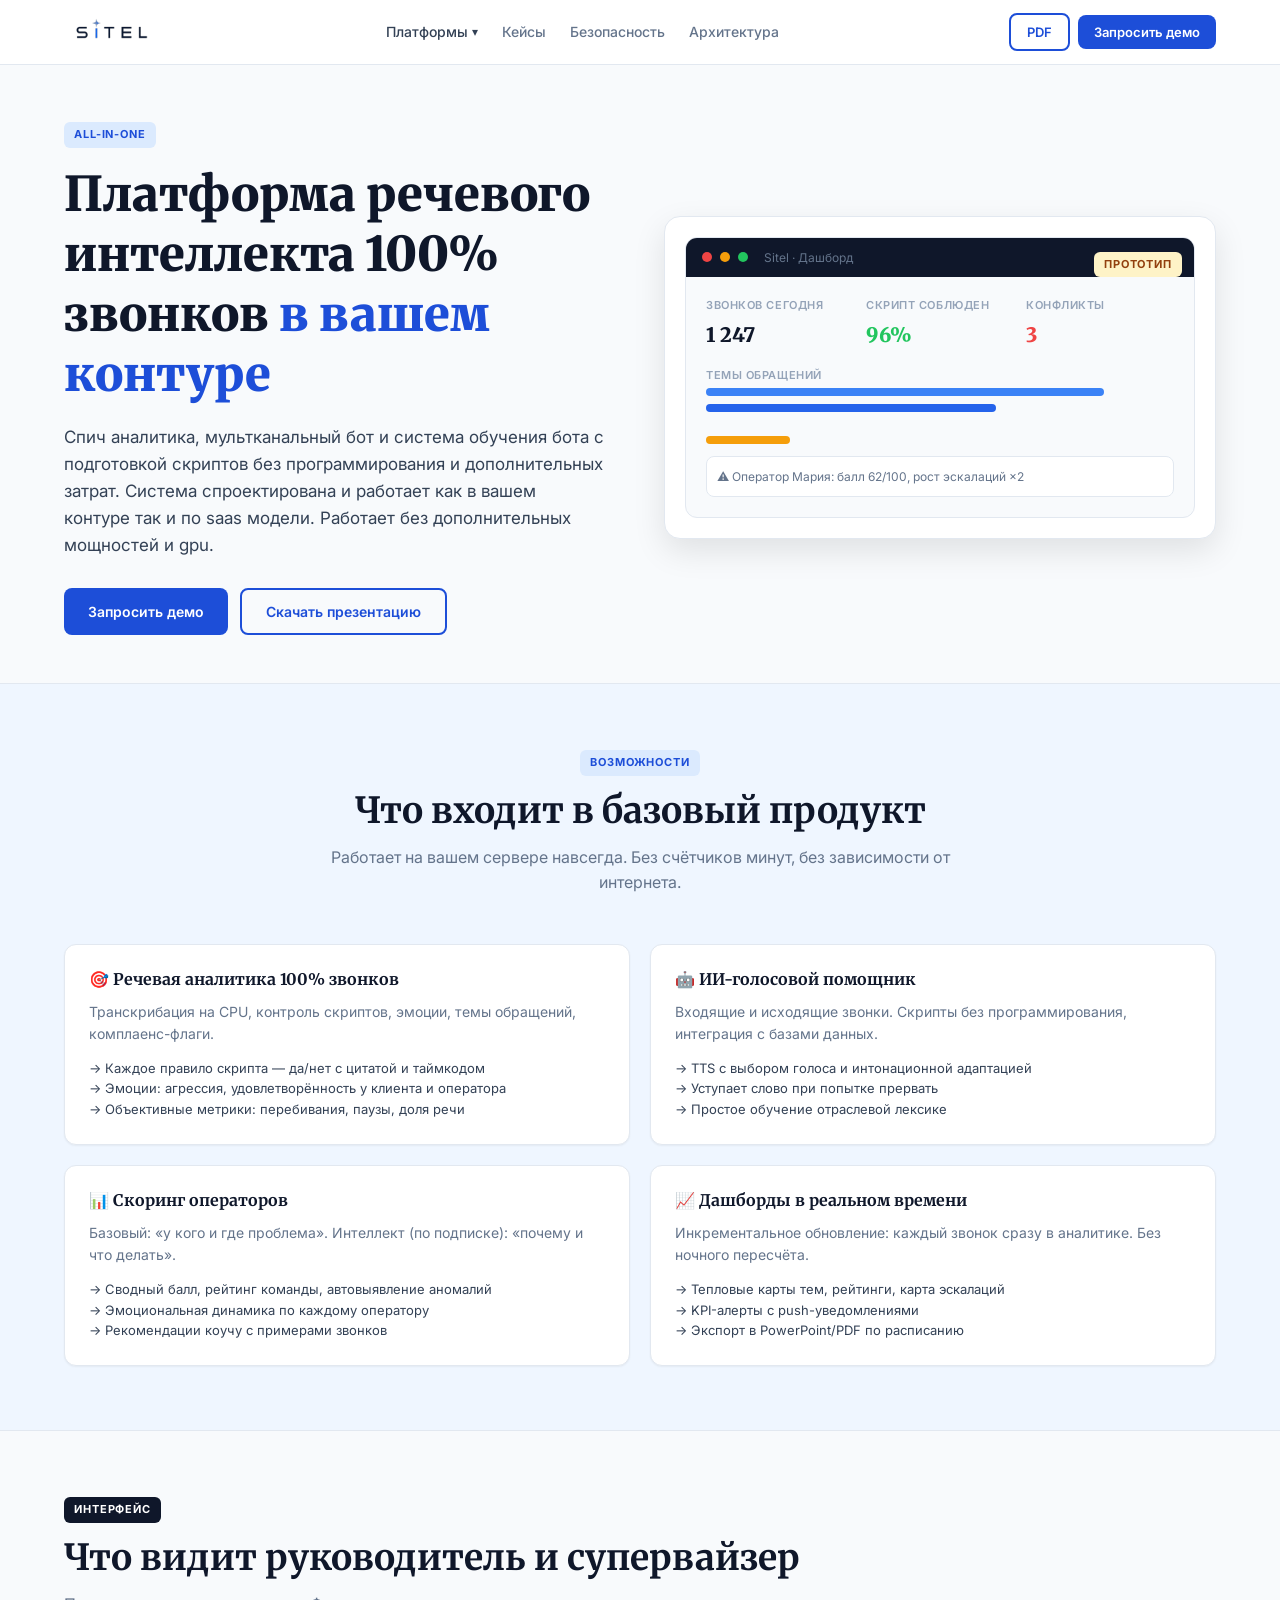
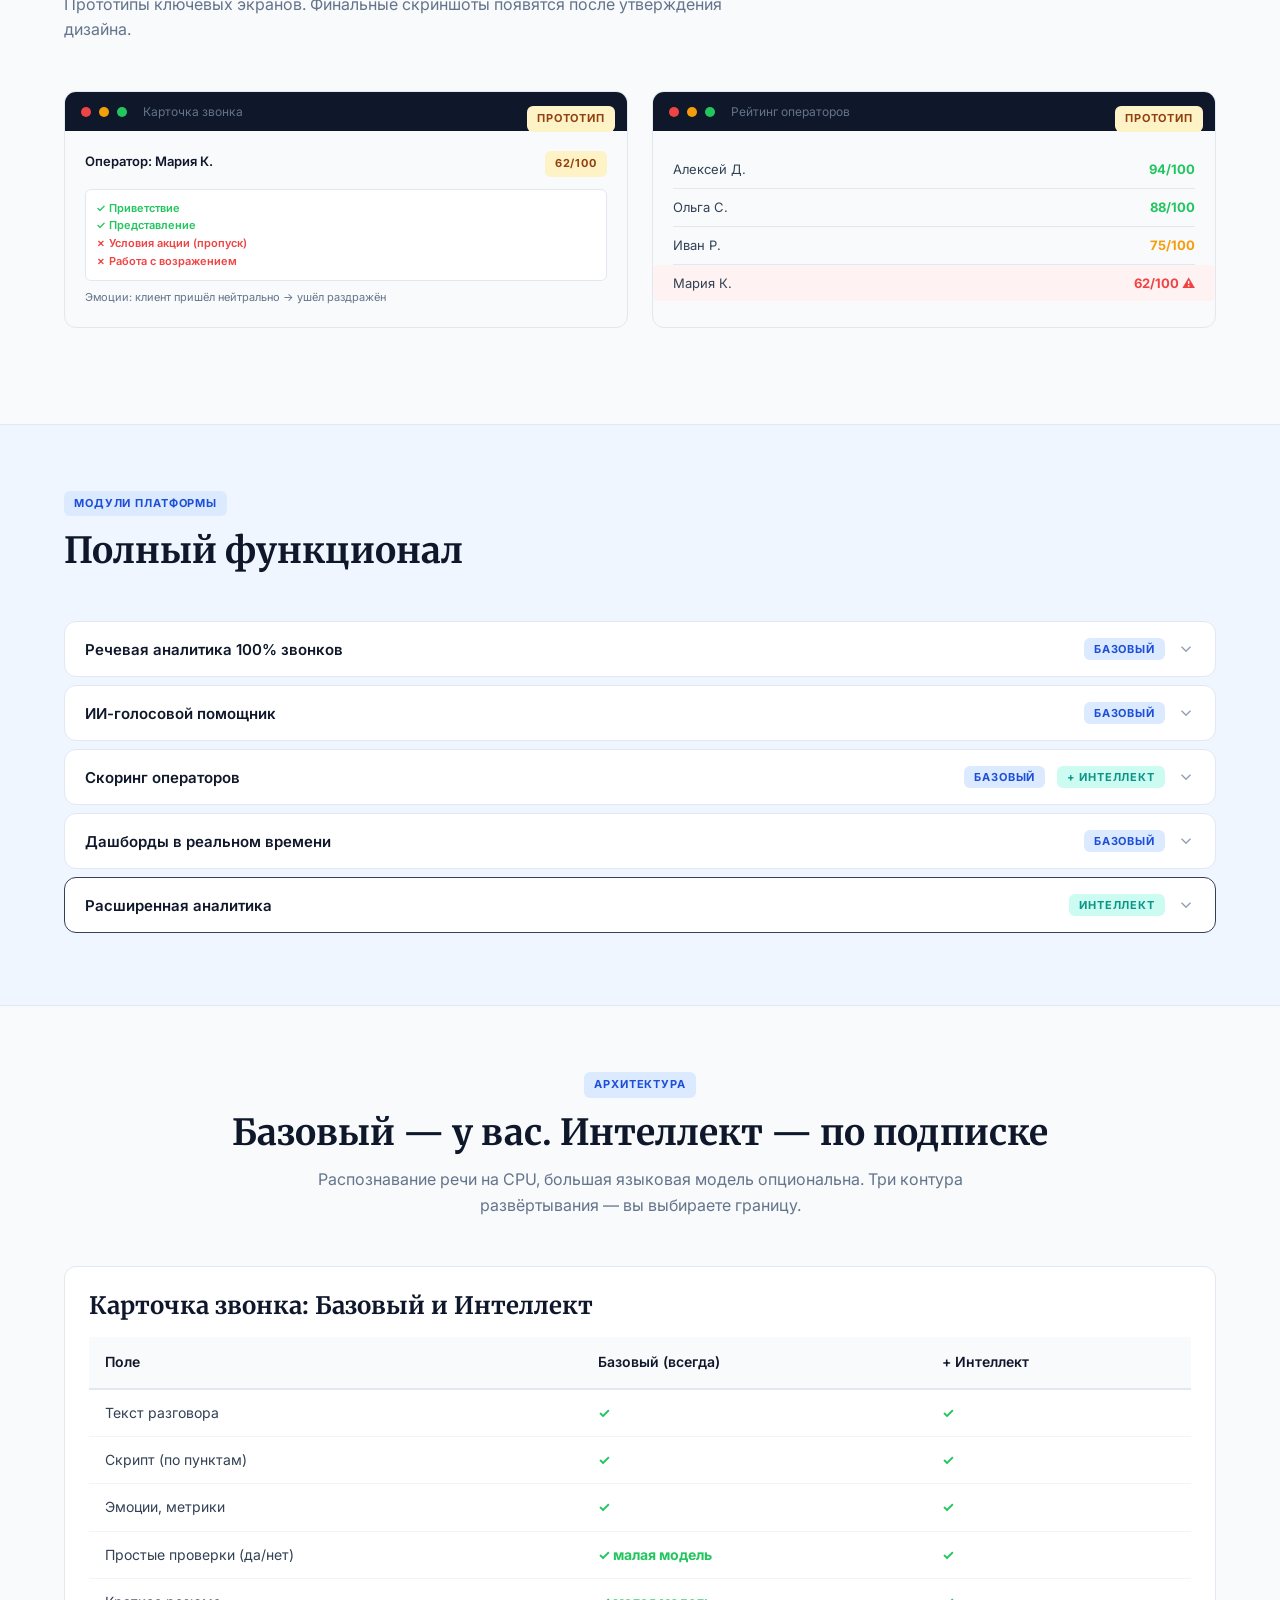
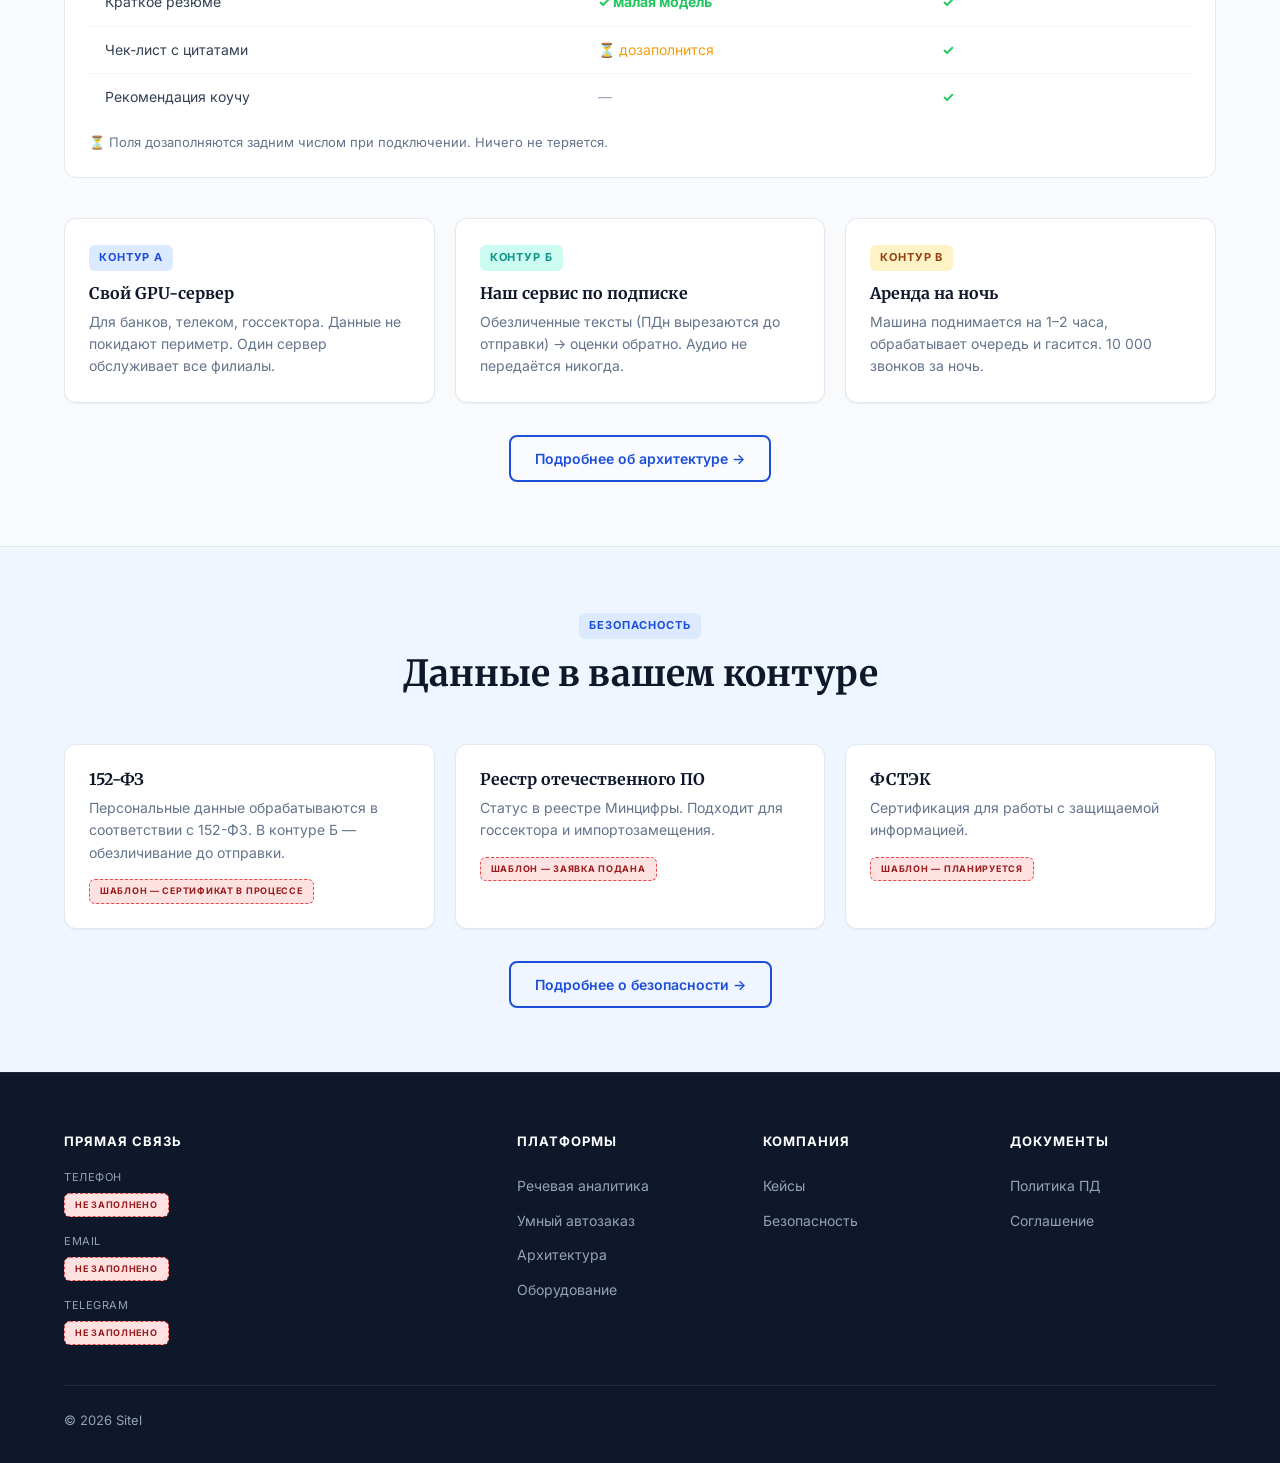
==== commit 7173702c: "Minor changes in text and design, test logo agged on MAIN page" ====
--- a/index.html
+++ b/index.html
@@ -15,7 +15,7 @@
   <link rel="preconnect" href="https://fonts.googleapis.com">
   <link rel="preconnect" href="https://fonts.gstatic.com" crossorigin>
   <link href="https://fonts.googleapis.com/css2?family=Inter:wght@400;500;600;700;800&family=Merriweather:wght@700;900&display=swap" rel="stylesheet">
-  <link rel="stylesheet" href="/css/styles.css">
+  <link rel="stylesheet" href="css/styles.css">
   <!-- Favicon inline SVG -->
   <link rel="icon" type="image/svg+xml" href="data:image/svg+xml,<svg xmlns='http://www.w3.org/2000/svg' viewBox='0 0 100 100'><rect width='100' height='100' rx='20' fill='%231D4ED8'/><text x='50' y='68' text-anchor='middle' fill='white' font-size='58' font-family='Georgia' font-weight='900'>S</text></svg>">
 
@@ -27,15 +27,16 @@
 <header class="site-header" id="site-header">
   <div class="container header-inner">
     <a href="index.html" class="logo">
-      <div class="logo-icon">S</div>
-      <span class="logo-text">Sitel</span>
+      <!-- <div class="logo-icon">S</div> -->
+      <span class="logo-text"> <img class='logo-text-icon' src="logo/logo_sitel2.png" alt="Company Logo" height="100px"></span>
+       <!-- <span class="logo-text">Sitel</span> -->
     </a>
     
     <nav class="nav-links">
       <div class="dropdown" id="products-dropdown">
         <button class="dropdown-toggle" onclick="toggleDropdown('products-dropdown')" aria-expanded="false">Платформы</button>
         <div class="dropdown-menu">
-          <a href="index.html">Речевая аналитика (флагман)</a>
+          <a href="index.html">Речевая аналитика </a>
           <a href="platforms/auto-order.html">Умный автозаказ</a>
           <a href="platforms/docs.html">Документооборот</a>
         </div>
@@ -74,9 +75,9 @@
   <div class="container">
     <div class="hero-grid">
       <div>
-        <span class="badge badge-blue" style="margin-bottom:16px;">ФЛАГМАНСКИЙ ПРОДУКТ</span>
-        <h1>Речевая аналитика 100% звонков <span>в вашем контуре</span></h1>
-        <p>Базовый продукт работает на вашем сервере — расшифровка, контроль скриптов, эмоции, скоринг операторов. Расширенная аналитика подключается, когда нужна глубина. Данные не покидают периметр компании.</p>
+        <span class="badge badge-blue" style="margin-bottom:16px;">all-in-one</span>
+        <h1>Платформа речевого интеллекта 100% звонков <span>в вашем контуре</span></h1>
+        <p>Спич аналитика, мультканальный бот и система обучения бота с подготовкой скриптов без программирования и дополнительных затрат. Система спроектирована и работает как в вашем контуре так и по saas модели. Работает без дополнительных мощностей и gpu.</p>
         <div class="hero-buttons">
           <a href="contact.html" class="btn btn-primary">Запросить демо</a>
           <a href="downloads/sitel-presentation.pdf" download class="btn btn-outline">Скачать презентацию</a>
@@ -508,4 +509,4 @@
 });
 </script>
 </body>
-</html>+</html>
--- a/css/styles.css
+++ b/css/styles.css
@@ -1,6 +1,3 @@
-/* =========================================
-   1. БАЗОВЫЕ НАСТРОЙКИ И ПЕРЕМЕННЫЕ
-   ========================================= */
 *, *::before, *::after { 
   box-sizing: border-box; 
   margin: 0; 
@@ -153,6 +150,7 @@
   color: #fff; font-weight: 900; font-size: 18px; font-family: 'Merriweather', serif; 
 }
 .logo-text { font-family: 'Merriweather', serif; font-weight: 900; font-size: 18px; color: var(--text-primary); }
+.logo-text-icon { padding-top: 0.5rem;}
 
 .nav-links { display: flex; gap: 24px; align-items: center; }
 .nav-links a { color: var(--text-muted); text-decoration: none; font-size: 14px; font-weight: 500; }
@@ -497,4 +495,4 @@
 
 @media (prefers-reduced-motion: reduce) {
   *, *::before, *::after { animation-duration: .01ms !important; transition-duration: .01ms !important; }
-}+}
